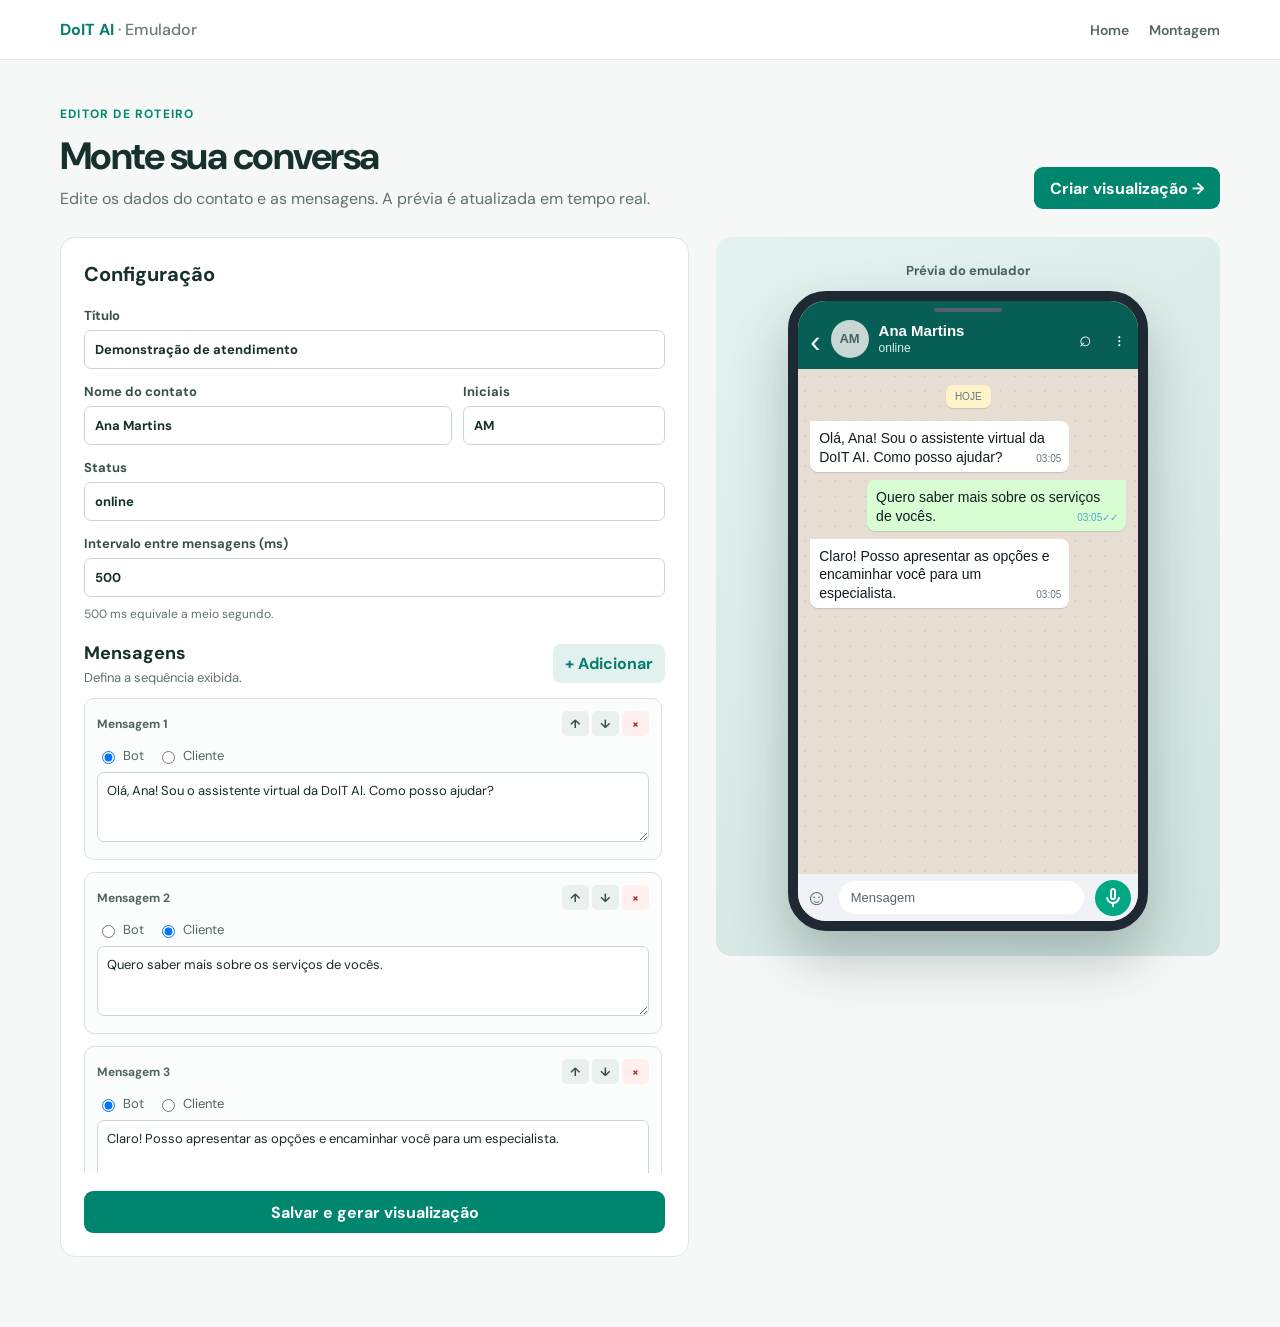
==== montagem/index.html @ b3146bd9 "deploy: 0efdd2ab35ed690746691ffedc787e64e7898b75 do-it-ai/doitai-whatapp-emulator@0efdd2ab35ed690746" ====
<!doctype html>
<html lang="pt-BR">
	<head>
		<meta charset="utf-8" />
		<meta name="viewport" content="width=device-width, initial-scale=1" />
		<meta name="text-scale" content="scale" />
		<link href="../_app/immutable/entry/start.DDiA8hxf.js" rel="modulepreload">
		<link href="../_app/immutable/chunks/wuvvinrO.js" rel="modulepreload">
		<link href="../_app/immutable/chunks/C7JF5p-E.js" rel="modulepreload">
		<link href="../_app/immutable/entry/app.CwJgrLFp.js" rel="modulepreload">
		<link href="../_app/immutable/chunks/xihTtKlq.js" rel="modulepreload">
		<link href="../_app/immutable/nodes/0.DyVrQALM.js" rel="modulepreload">
		<link href="../_app/immutable/nodes/3._KLjbTJl.js" rel="modulepreload">
		<link href="../_app/immutable/chunks/DVZTTm5j.js" rel="modulepreload">
		<link href="../_app/immutable/chunks/BtOD6ADf.js" rel="modulepreload">
		<!--12qhfyh--><link rel="icon" href="data:image/svg+xml,%3csvg%20xmlns='http://www.w3.org/2000/svg'%20width='107'%20height='128'%20viewBox='0%200%20107%20128'%3e%3ctitle%3esvelte-logo%3c/title%3e%3cpath%20d='M94.157%2022.819c-10.4-14.885-30.94-19.297-45.792-9.835L22.282%2029.608A29.92%2029.92%200%200%200%208.764%2049.65a31.5%2031.5%200%200%200%203.108%2020.231%2030%2030%200%200%200-4.477%2011.183%2031.9%2031.9%200%200%200%205.448%2024.116c10.402%2014.887%2030.942%2019.297%2045.791%209.835l26.083-16.624A29.92%2029.92%200%200%200%2098.235%2078.35a31.53%2031.53%200%200%200-3.105-20.232%2030%2030%200%200%200%204.474-11.182%2031.88%2031.88%200%200%200-5.447-24.116'%20style='fill:%23ff3e00'/%3e%3cpath%20d='M45.817%20106.582a20.72%2020.72%200%200%201-22.237-8.243%2019.17%2019.17%200%200%201-3.277-14.503%2018%2018%200%200%201%20.624-2.435l.49-1.498%201.337.981a33.6%2033.6%200%200%200%2010.203%205.098l.97.294-.09.968a5.85%205.85%200%200%200%201.052%203.878%206.24%206.24%200%200%200%206.695%202.485%205.8%205.8%200%200%200%201.603-.704L69.27%2076.28a5.43%205.43%200%200%200%202.45-3.631%205.8%205.8%200%200%200-.987-4.371%206.24%206.24%200%200%200-6.698-2.487%205.7%205.7%200%200%200-1.6.704l-9.953%206.345a19%2019%200%200%201-5.296%202.326%2020.72%2020.72%200%200%201-22.237-8.243%2019.17%2019.17%200%200%201-3.277-14.502%2017.99%2017.99%200%200%201%208.13-12.052l26.081-16.623a19%2019%200%200%201%205.3-2.329%2020.72%2020.72%200%200%201%2022.237%208.243%2019.17%2019.17%200%200%201%203.277%2014.503%2018%2018%200%200%201-.624%202.435l-.49%201.498-1.337-.98a33.6%2033.6%200%200%200-10.203-5.1l-.97-.294.09-.968a5.86%205.86%200%200%200-1.052-3.878%206.24%206.24%200%200%200-6.696-2.485%205.8%205.8%200%200%200-1.602.704L37.73%2051.72a5.42%205.42%200%200%200-2.449%203.63%205.79%205.79%200%200%200%20.986%204.372%206.24%206.24%200%200%200%206.698%202.486%205.8%205.8%200%200%200%201.602-.704l9.952-6.342a19%2019%200%200%201%205.295-2.328%2020.72%2020.72%200%200%201%2022.237%208.242%2019.17%2019.17%200%200%201%203.277%2014.503%2018%2018%200%200%201-8.13%2012.053l-26.081%2016.622a19%2019%200%200%201-5.3%202.328'%20style='fill:%23fff'/%3e%3c/svg%3e"/> <meta name="description" content="Monte e apresente fluxos de atendimento em uma conversa visual."/><!----><!--14p5z8t--><!----><title>DoIT AI · Emulador WhatsApp</title>
		<link href="../_app/immutable/assets/0.lMu-Uh3k.css" rel="stylesheet">
		<link href="../_app/immutable/assets/ConversationPhone.CgrLCz0s.css" rel="stylesheet">
		<link href="../_app/immutable/assets/3.K5_AjEv6.css" rel="stylesheet">
	</head>
	<body data-sveltekit-preload-data="hover">
		<div style="display: contents"><!--[--><!--[0--><!--[--><nav aria-label="Navegação principal" class="svelte-12qhfyh"><a class="brand svelte-12qhfyh" href="..">DoIT AI <span class="svelte-12qhfyh">· Emulador</span></a><div class="svelte-12qhfyh"><a href=".." class="svelte-12qhfyh">Home</a><a href="../montagem" class="svelte-12qhfyh">Montagem</a></div></nav> <!--[--><main class="page"><div class="intro svelte-14p5z8t"><div><p class="eyebrow svelte-14p5z8t">Editor de roteiro</p><h1 class="svelte-14p5z8t">Monte sua conversa</h1><p class="svelte-14p5z8t">Edite os dados do contato e as mensagens. A prévia é atualizada em tempo real.</p></div><button class="button" type="button">Criar visualização →</button></div><div class="workspace svelte-14p5z8t"><aside class="settings svelte-14p5z8t"><h2 class="svelte-14p5z8t">Configuração</h2><label class="svelte-14p5z8t">Título<input value="Demonstração de atendimento" placeholder="Ex.: Atendimento inicial" class="svelte-14p5z8t"/></label><div class="two-columns svelte-14p5z8t"><label class="svelte-14p5z8t">Nome do contato<input value="Ana Martins" class="svelte-14p5z8t"/></label><label class="svelte-14p5z8t">Iniciais<input maxlength="2" value="AM" class="svelte-14p5z8t"/></label></div><label class="svelte-14p5z8t">Status<input value="online" placeholder="online" class="svelte-14p5z8t"/></label><label class="svelte-14p5z8t">Intervalo entre mensagens (ms)<input type="number" min="100" max="10000" step="100" value="500" class="svelte-14p5z8t"/></label><p class="hint svelte-14p5z8t">500 ms equivale a meio segundo.</p><div class="editor svelte-1m2h8im"><div class="heading svelte-1m2h8im"><div><h2 class="svelte-1m2h8im">Mensagens</h2><p class="svelte-1m2h8im">Defina a sequência exibida.</p></div><button class="add svelte-1m2h8im" type="button">+ Adicionar</button></div><div class="list svelte-1m2h8im"><!--[--><article class="svelte-1m2h8im"><div class="toolbar svelte-1m2h8im"><span>Mensagem 1</span><div class="svelte-1m2h8im"><button type="button" class="svelte-1m2h8im">↑</button><button type="button" class="svelte-1m2h8im">↓</button><button type="button" class="remove svelte-1m2h8im">×</button></div></div><div class="sender svelte-1m2h8im"><label class="svelte-1m2h8im"><input type="radio" name="sender-1" checked=""/> Bot</label><label class="svelte-1m2h8im"><input type="radio" name="sender-1"/> Cliente</label></div><textarea aria-label="Texto da mensagem 1" placeholder="Escreva uma mensagem" class="svelte-1m2h8im">Olá, Ana! Sou o assistente virtual da DoIT AI. Como posso ajudar?</textarea></article><article class="svelte-1m2h8im"><div class="toolbar svelte-1m2h8im"><span>Mensagem 2</span><div class="svelte-1m2h8im"><button type="button" class="svelte-1m2h8im">↑</button><button type="button" class="svelte-1m2h8im">↓</button><button type="button" class="remove svelte-1m2h8im">×</button></div></div><div class="sender svelte-1m2h8im"><label class="svelte-1m2h8im"><input type="radio" name="sender-2"/> Bot</label><label class="svelte-1m2h8im"><input type="radio" name="sender-2" checked=""/> Cliente</label></div><textarea aria-label="Texto da mensagem 2" placeholder="Escreva uma mensagem" class="svelte-1m2h8im">Quero saber mais sobre os serviços de vocês.</textarea></article><article class="svelte-1m2h8im"><div class="toolbar svelte-1m2h8im"><span>Mensagem 3</span><div class="svelte-1m2h8im"><button type="button" class="svelte-1m2h8im">↑</button><button type="button" class="svelte-1m2h8im">↓</button><button type="button" class="remove svelte-1m2h8im">×</button></div></div><div class="sender svelte-1m2h8im"><label class="svelte-1m2h8im"><input type="radio" name="sender-3" checked=""/> Bot</label><label class="svelte-1m2h8im"><input type="radio" name="sender-3"/> Cliente</label></div><textarea aria-label="Texto da mensagem 3" placeholder="Escreva uma mensagem" class="svelte-1m2h8im">Claro! Posso apresentar as opções e encaminhar você para um especialista.</textarea></article><!--]--></div></div><!----><!--[-1--><!--]--><button class="button wide svelte-14p5z8t" type="button">Salvar e gerar visualização</button></aside><section class="stage svelte-14p5z8t"><p class="svelte-14p5z8t">Prévia do emulador</p><section class="phone svelte-h0g4xl" aria-label="Prévia da conversa no WhatsApp"><div class="speaker svelte-h0g4xl"></div> <header class="svelte-h0g4xl"><span class="back svelte-h0g4xl">‹</span> <div class="avatar svelte-h0g4xl">AM</div> <div class="contact svelte-h0g4xl"><strong class="svelte-h0g4xl">Ana Martins</strong><span class="svelte-h0g4xl">online</span></div> <div class="actions svelte-h0g4xl">⌕　⋮</div></header> <main aria-live="polite" class="svelte-h0g4xl"><div class="date svelte-h0g4xl">HOJE</div> <!--[--><div class="bubble svelte-h0g4xl"><span>Olá, Ana! Sou o assistente virtual da DoIT AI. Como posso ajudar?</span><small class="svelte-h0g4xl">00:29<!--[-1--><!--]--></small></div><div class="bubble svelte-h0g4xl outgoing"><span>Quero saber mais sobre os serviços de vocês.</span><small class="svelte-h0g4xl">00:29<!--[0-->✓✓<!--]--></small></div><div class="bubble svelte-h0g4xl"><span>Claro! Posso apresentar as opções e encaminhar você para um especialista.</span><small class="svelte-h0g4xl">00:29<!--[-1--><!--]--></small></div><!--]--><!--[-1--><!--]--></main> <footer class="svelte-h0g4xl"><span>☺</span> <span class="placeholder svelte-h0g4xl">Mensagem</span> <b class="svelte-h0g4xl"><svg viewBox="0 0 24 24" height="24" width="24" preserveAspectRatio="xMidYMid meet" fill="currentColor"><title>ic-mic</title><path fill="currentColor" d="M12 14a3 3 0 0 1-2.13-.87A3 3 0 0 1 9 11V5q0-1.25.87-2.12A3 3 0 0 1 12 2q1.25 0 2.12.88Q15 3.75 15 5v6q0 1.25-.88 2.13A3 3 0 0 1 12 14m-1 6v-2.07a6.8 6.8 0 0 1-3.94-1.95 7 7 0 0 1-1.99-3.95A.9.9 0 0 1 6 11q.42 0 .71.29.3.29.39.71a4.8 4.8 0 0 0 1.74 2.88A5 5 0 0 0 12 16q1.8 0 3.17-1.14A5 5 0 0 0 16.9 12q.1-.42.39-.71.29-.3.7-.29a.9.9 0 0 1 .93 1.03 7 7 0 0 1-5.92 5.9V20q0 .42-.29.71-.29.3-.71.29a1 1 0 0 1-.71-.29 1 1 0 0 1-.3-.71m1-8q.42 0 .71-.29.3-.29.29-.71V5q0-.42-.29-.71A1 1 0 0 0 12 4q-.42 0-.71.29-.3.29-.3.71v6q0 .42.3.71.29.3.7.29"></path></svg></b></footer></section><!----></section></div></main><!--]--><!----><!--]--><!--]--> <!--[-1--><!--]--><!--]-->
			
			<script>
				{
					__sveltekit_1alvsc4 = {
						base: new URL("..", location).pathname.slice(0, -1),
						assets: "/wpp"
					};

					const element = document.currentScript.parentElement;

					Promise.all([
						import("../_app/immutable/entry/start.DDiA8hxf.js"),
						import("../_app/immutable/entry/app.CwJgrLFp.js")
					]).then(([kit, app]) => {
						kit.start(app, element, {
							node_ids: [0, 3],
							data: [null,null],
							form: null,
							error: null
						});
					});
				}
			</script>
		</div>
	</body>
</html>
---- _app/immutable/assets/0.lMu-Uh3k.css ----
@import "https://fonts.googleapis.com/css2?family=DM+Sans:wght@400;500;600;700&display=swap";:root{color:#17302c;font-synthesis:none;background:#f5f8f7;font-family:DM Sans,system-ui,sans-serif}*{box-sizing:border-box}body{min-width:320px;margin:0}button,input,textarea{font:inherit}a{color:inherit}.page{width:min(1160px,100% - 40px);margin:0 auto;padding:46px 0 70px}.eyebrow{color:#00856f;letter-spacing:.1em;text-transform:uppercase;margin:0 0 9px;font-size:12px;font-weight:700}.button{color:#fff;cursor:pointer;background:#00856f;border:0;border-radius:9px;justify-content:center;align-items:center;min-height:42px;padding:0 16px;font-weight:700;text-decoration:none;display:inline-flex}.button.secondary{color:#176356;background:0 0;border:1px solid #b9cbc6}@media (width<=640px){.page{width:min(100% - 28px,1160px);padding-top:30px}}nav.svelte-12qhfyh{background:#fff;border-bottom:1px solid #dce8e4;justify-content:space-between;align-items:center;min-height:60px;padding:0 max(20px,50% - 580px);display:flex}.brand.svelte-12qhfyh{color:#087d6e;font-weight:700;text-decoration:none}.brand.svelte-12qhfyh span:where(.svelte-12qhfyh){color:#6b7d79;font-weight:500}nav.svelte-12qhfyh div:where(.svelte-12qhfyh){gap:20px;display:flex}nav.svelte-12qhfyh div:where(.svelte-12qhfyh) a:where(.svelte-12qhfyh){color:#526963;font-size:14px;font-weight:600;text-decoration:none}
---- _app/immutable/assets/ConversationPhone.CgrLCz0s.css ----
.phone.svelte-h0g4xl{isolation:isolate;color:#111b21;background:#e7ddd2;border:10px solid #1f2933;border-radius:38px;width:min(100%,360px);height:640px;font-family:Arial,sans-serif;position:relative;overflow:hidden;box-shadow:0 28px 55px #17302c42}.speaker.svelte-h0g4xl{z-index:2;background:#52606d;border-radius:99px;width:68px;height:4px;position:absolute;top:7px;left:50%;transform:translate(-50%)}header.svelte-h0g4xl{color:#fff;background:#075e54;align-items:center;gap:10px;height:68px;padding:12px 12px 5px;display:flex}.back.svelte-h0g4xl{margin-top:5px;font-size:31px;line-height:1}.avatar.svelte-h0g4xl{color:#486260;background:#c8d6d4;border-radius:50%;place-items:center;width:38px;height:38px;font-size:13px;font-weight:700;display:grid}.contact.svelte-h0g4xl{flex:1;gap:2px;font-size:12px;display:grid}.contact.svelte-h0g4xl strong:where(.svelte-h0g4xl){font-size:15px}.contact.svelte-h0g4xl span:where(.svelte-h0g4xl){color:#d8efeb}.actions.svelte-h0g4xl{font-size:21px}main.svelte-h0g4xl{background-color:#e7ddd2;background-image:radial-gradient(#d7cec3 1px,#0000 1px);background-size:15px 15px;height:525px;padding:16px 12px 78px;overflow-y:auto}.date.svelte-h0g4xl{color:#667781;background:#fff3c9;border-radius:7px;width:max-content;margin:0 auto 13px;padding:6px 9px;font-size:10px;box-shadow:0 1px 1px #0002}.bubble.svelte-h0g4xl{white-space:pre-wrap;overflow-wrap:anywhere;background:#fff;border-radius:0 8px 8px;width:max-content;max-width:82%;margin:0 0 8px;padding:8px 8px 5px 9px;font-size:14px;line-height:1.35;animation:.25s ease-out svelte-h0g4xl-appear;box-shadow:0 1px 1px #0002}.outgoing.svelte-h0g4xl{background:#d9fdd3;border-radius:8px 0 8px 8px;margin-left:auto}.bubble.svelte-h0g4xl small:where(.svelte-h0g4xl){float:right;color:#667781;white-space:nowrap;margin:4px 0 0 9px;font-size:10px}.outgoing.svelte-h0g4xl small:where(.svelte-h0g4xl){color:#53a6ca}.empty.svelte-h0g4xl{text-align:center;color:#667781;font-size:13px}footer.svelte-h0g4xl{color:#54656f;background:#f0f2f5;align-items:center;gap:11px;height:47px;padding:5px 7px;font-size:22px;display:flex;position:absolute;bottom:0;left:0;right:0}.placeholder.svelte-h0g4xl{background:#fff;border-radius:20px;flex:1;padding:9px 12px;font-size:13px}footer.svelte-h0g4xl b:where(.svelte-h0g4xl){color:#fff;background:#00a884;border-radius:50%;place-items:center;width:36px;height:36px;font-size:15px;display:grid}@keyframes svelte-h0g4xl-appear{0%{opacity:0;transform:translateY(6px)}to{opacity:1;transform:none}}
---- _app/immutable/assets/3.K5_AjEv6.css ----
.editor.svelte-1m2h8im,.list.svelte-1m2h8im{gap:12px;display:grid}.heading.svelte-1m2h8im,.toolbar.svelte-1m2h8im{justify-content:space-between;align-items:center;gap:10px;display:flex}.heading.svelte-1m2h8im h2:where(.svelte-1m2h8im){margin:0;font-size:18px}.heading.svelte-1m2h8im p:where(.svelte-1m2h8im){color:#60716f;margin:4px 0 0;font-size:13px}.add.svelte-1m2h8im,.toolbar.svelte-1m2h8im button:where(.svelte-1m2h8im){cursor:pointer;border:0}.add.svelte-1m2h8im{color:#087d6e;background:#e1f2ee;border-radius:8px;padding:9px 12px;font-weight:700}.list.svelte-1m2h8im{max-height:475px;padding-right:3px;overflow:auto}article.svelte-1m2h8im{background:#fbfdfc;border:1px solid #d8e2df;border-radius:10px;padding:12px}.toolbar.svelte-1m2h8im{color:#506461;font-size:12px;font-weight:700}.toolbar.svelte-1m2h8im div:where(.svelte-1m2h8im){gap:3px;display:flex}.toolbar.svelte-1m2h8im button:where(.svelte-1m2h8im){color:#38504b;background:#eaf0ee;border-radius:5px;width:27px;height:25px}.toolbar.svelte-1m2h8im .remove:where(.svelte-1m2h8im){color:#b42318;background:#fff0ef}.sender.svelte-1m2h8im{color:#506461;gap:13px;margin:11px 0 8px;font-size:13px;display:flex}.sender.svelte-1m2h8im label:where(.svelte-1m2h8im){align-items:center;gap:5px;display:flex}textarea.svelte-1m2h8im{resize:vertical;color:#172b27;width:100%;min-height:70px;font:inherit;border:1px solid #c9d7d3;border-radius:7px;padding:9px;font-size:13px}.intro.svelte-14p5z8t{justify-content:space-between;align-items:end;gap:25px;margin-bottom:28px;display:flex}.intro.svelte-14p5z8t h1:where(.svelte-14p5z8t){letter-spacing:-.04em;margin:0;font-size:38px}.intro.svelte-14p5z8t p:where(.svelte-14p5z8t):not(.eyebrow){color:#60716f;margin:7px 0 0}.workspace.svelte-14p5z8t{grid-template-columns:minmax(350px,1fr) minmax(400px,.8fr);align-items:start;gap:27px;display:grid}.settings.svelte-14p5z8t{background:#fff;border:1px solid #dae7e3;border-radius:15px;padding:23px}.settings.svelte-14p5z8t h2:where(.svelte-14p5z8t){margin:0 0 20px;font-size:20px}.settings.svelte-14p5z8t>label:where(.svelte-14p5z8t),.two-columns.svelte-14p5z8t label:where(.svelte-14p5z8t){color:#38504b;gap:6px;margin-bottom:14px;font-size:13px;font-weight:700;display:grid}.settings.svelte-14p5z8t input:where(.svelte-14p5z8t){color:#17302c;border:1px solid #c9d7d3;border-radius:7px;width:100%;padding:10px}.two-columns.svelte-14p5z8t{grid-template-columns:1fr .55fr;gap:11px;display:grid}.hint.svelte-14p5z8t{color:#60716f;margin:-5px 0 19px;font-size:12px}.wide.svelte-14p5z8t{width:100%;margin-top:18px}.error.svelte-14p5z8t{color:#b42318;font-size:13px}.stage.svelte-14p5z8t{background:linear-gradient(145deg,#e4f2ef,#d1e4df);border-radius:15px;justify-items:center;gap:12px;min-height:700px;padding:25px;display:grid;position:sticky;top:20px}.stage.svelte-14p5z8t>p:where(.svelte-14p5z8t){color:#48635d;margin:0;font-size:13px;font-weight:700}@media (width<=850px){.workspace.svelte-14p5z8t{grid-template-columns:1fr}.stage.svelte-14p5z8t{min-height:auto;position:static}.intro.svelte-14p5z8t{flex-direction:column;align-items:start}}@media (width<=450px){.settings.svelte-14p5z8t{padding:16px}.two-columns.svelte-14p5z8t{grid-template-columns:1fr}}
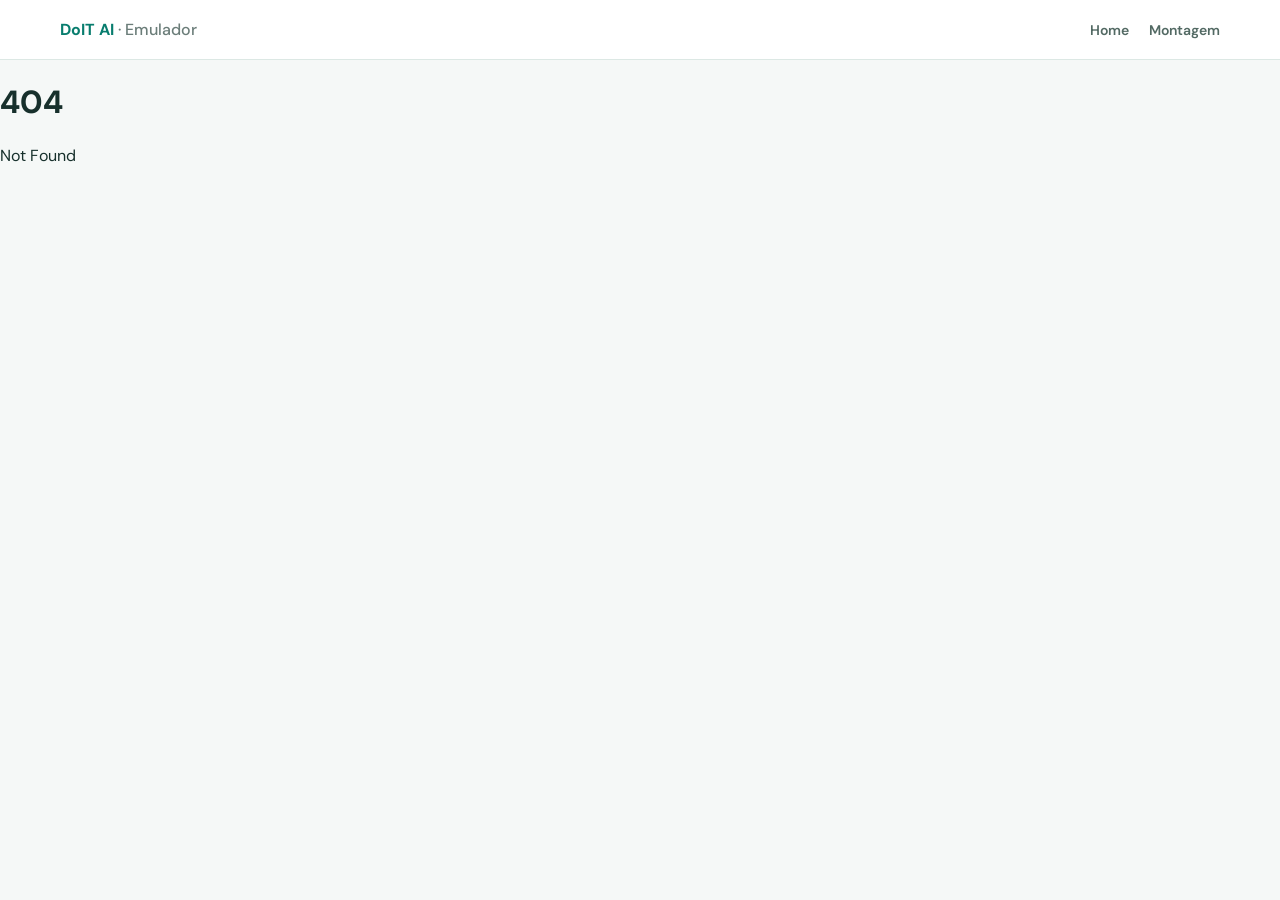
==== commit d8d02256: "deploy: 19d7b594ffd48a090c2963bbc66dd1ccc50f5f63 do-it-ai/doitai-whatapp-emulator@19d7b594ffd48a090c" ====
--- a/montagem/index.html
+++ b/montagem/index.html
@@ -4,26 +4,26 @@
 		<meta charset="utf-8" />
 		<meta name="viewport" content="width=device-width, initial-scale=1" />
 		<meta name="text-scale" content="scale" />
-		<link href="../_app/immutable/entry/start.DDiA8hxf.js" rel="modulepreload">
-		<link href="../_app/immutable/chunks/wuvvinrO.js" rel="modulepreload">
+		<link href="../_app/immutable/entry/start.BOGFmanP.js" rel="modulepreload">
+		<link href="../_app/immutable/chunks/CmvgMf9b.js" rel="modulepreload">
 		<link href="../_app/immutable/chunks/C7JF5p-E.js" rel="modulepreload">
-		<link href="../_app/immutable/entry/app.CwJgrLFp.js" rel="modulepreload">
+		<link href="../_app/immutable/entry/app.KhN2447s.js" rel="modulepreload">
 		<link href="../_app/immutable/chunks/xihTtKlq.js" rel="modulepreload">
-		<link href="../_app/immutable/nodes/0.DyVrQALM.js" rel="modulepreload">
-		<link href="../_app/immutable/nodes/3._KLjbTJl.js" rel="modulepreload">
+		<link href="../_app/immutable/nodes/0.Csk80WqT.js" rel="modulepreload">
+		<link href="../_app/immutable/nodes/3.DzU0oaJb.js" rel="modulepreload">
+		<link href="../_app/immutable/chunks/C2r8_gjy.js" rel="modulepreload">
 		<link href="../_app/immutable/chunks/DVZTTm5j.js" rel="modulepreload">
 		<link href="../_app/immutable/chunks/BtOD6ADf.js" rel="modulepreload">
-		<!--12qhfyh--><link rel="icon" href="data:image/svg+xml,%3csvg%20xmlns='http://www.w3.org/2000/svg'%20width='107'%20height='128'%20viewBox='0%200%20107%20128'%3e%3ctitle%3esvelte-logo%3c/title%3e%3cpath%20d='M94.157%2022.819c-10.4-14.885-30.94-19.297-45.792-9.835L22.282%2029.608A29.92%2029.92%200%200%200%208.764%2049.65a31.5%2031.5%200%200%200%203.108%2020.231%2030%2030%200%200%200-4.477%2011.183%2031.9%2031.9%200%200%200%205.448%2024.116c10.402%2014.887%2030.942%2019.297%2045.791%209.835l26.083-16.624A29.92%2029.92%200%200%200%2098.235%2078.35a31.53%2031.53%200%200%200-3.105-20.232%2030%2030%200%200%200%204.474-11.182%2031.88%2031.88%200%200%200-5.447-24.116'%20style='fill:%23ff3e00'/%3e%3cpath%20d='M45.817%20106.582a20.72%2020.72%200%200%201-22.237-8.243%2019.17%2019.17%200%200%201-3.277-14.503%2018%2018%200%200%201%20.624-2.435l.49-1.498%201.337.981a33.6%2033.6%200%200%200%2010.203%205.098l.97.294-.09.968a5.85%205.85%200%200%200%201.052%203.878%206.24%206.24%200%200%200%206.695%202.485%205.8%205.8%200%200%200%201.603-.704L69.27%2076.28a5.43%205.43%200%200%200%202.45-3.631%205.8%205.8%200%200%200-.987-4.371%206.24%206.24%200%200%200-6.698-2.487%205.7%205.7%200%200%200-1.6.704l-9.953%206.345a19%2019%200%200%201-5.296%202.326%2020.72%2020.72%200%200%201-22.237-8.243%2019.17%2019.17%200%200%201-3.277-14.502%2017.99%2017.99%200%200%201%208.13-12.052l26.081-16.623a19%2019%200%200%201%205.3-2.329%2020.72%2020.72%200%200%201%2022.237%208.243%2019.17%2019.17%200%200%201%203.277%2014.503%2018%2018%200%200%201-.624%202.435l-.49%201.498-1.337-.98a33.6%2033.6%200%200%200-10.203-5.1l-.97-.294.09-.968a5.86%205.86%200%200%200-1.052-3.878%206.24%206.24%200%200%200-6.696-2.485%205.8%205.8%200%200%200-1.602.704L37.73%2051.72a5.42%205.42%200%200%200-2.449%203.63%205.79%205.79%200%200%200%20.986%204.372%206.24%206.24%200%200%200%206.698%202.486%205.8%205.8%200%200%200%201.602-.704l9.952-6.342a19%2019%200%200%201%205.295-2.328%2020.72%2020.72%200%200%201%2022.237%208.242%2019.17%2019.17%200%200%201%203.277%2014.503%2018%2018%200%200%201-8.13%2012.053l-26.081%2016.622a19%2019%200%200%201-5.3%202.328'%20style='fill:%23fff'/%3e%3c/svg%3e"/> <meta name="description" content="Monte e apresente fluxos de atendimento em uma conversa visual."/><!----><!--14p5z8t--><!----><title>DoIT AI · Emulador WhatsApp</title>
+		
 		<link href="../_app/immutable/assets/0.lMu-Uh3k.css" rel="stylesheet">
 		<link href="../_app/immutable/assets/ConversationPhone.CgrLCz0s.css" rel="stylesheet">
 		<link href="../_app/immutable/assets/3.K5_AjEv6.css" rel="stylesheet">
 	</head>
 	<body data-sveltekit-preload-data="hover">
-		<div style="display: contents"><!--[--><!--[0--><!--[--><nav aria-label="Navegação principal" class="svelte-12qhfyh"><a class="brand svelte-12qhfyh" href="..">DoIT AI <span class="svelte-12qhfyh">· Emulador</span></a><div class="svelte-12qhfyh"><a href=".." class="svelte-12qhfyh">Home</a><a href="../montagem" class="svelte-12qhfyh">Montagem</a></div></nav> <!--[--><main class="page"><div class="intro svelte-14p5z8t"><div><p class="eyebrow svelte-14p5z8t">Editor de roteiro</p><h1 class="svelte-14p5z8t">Monte sua conversa</h1><p class="svelte-14p5z8t">Edite os dados do contato e as mensagens. A prévia é atualizada em tempo real.</p></div><button class="button" type="button">Criar visualização →</button></div><div class="workspace svelte-14p5z8t"><aside class="settings svelte-14p5z8t"><h2 class="svelte-14p5z8t">Configuração</h2><label class="svelte-14p5z8t">Título<input value="Demonstração de atendimento" placeholder="Ex.: Atendimento inicial" class="svelte-14p5z8t"/></label><div class="two-columns svelte-14p5z8t"><label class="svelte-14p5z8t">Nome do contato<input value="Ana Martins" class="svelte-14p5z8t"/></label><label class="svelte-14p5z8t">Iniciais<input maxlength="2" value="AM" class="svelte-14p5z8t"/></label></div><label class="svelte-14p5z8t">Status<input value="online" placeholder="online" class="svelte-14p5z8t"/></label><label class="svelte-14p5z8t">Intervalo entre mensagens (ms)<input type="number" min="100" max="10000" step="100" value="500" class="svelte-14p5z8t"/></label><p class="hint svelte-14p5z8t">500 ms equivale a meio segundo.</p><div class="editor svelte-1m2h8im"><div class="heading svelte-1m2h8im"><div><h2 class="svelte-1m2h8im">Mensagens</h2><p class="svelte-1m2h8im">Defina a sequência exibida.</p></div><button class="add svelte-1m2h8im" type="button">+ Adicionar</button></div><div class="list svelte-1m2h8im"><!--[--><article class="svelte-1m2h8im"><div class="toolbar svelte-1m2h8im"><span>Mensagem 1</span><div class="svelte-1m2h8im"><button type="button" class="svelte-1m2h8im">↑</button><button type="button" class="svelte-1m2h8im">↓</button><button type="button" class="remove svelte-1m2h8im">×</button></div></div><div class="sender svelte-1m2h8im"><label class="svelte-1m2h8im"><input type="radio" name="sender-1" checked=""/> Bot</label><label class="svelte-1m2h8im"><input type="radio" name="sender-1"/> Cliente</label></div><textarea aria-label="Texto da mensagem 1" placeholder="Escreva uma mensagem" class="svelte-1m2h8im">Olá, Ana! Sou o assistente virtual da DoIT AI. Como posso ajudar?</textarea></article><article class="svelte-1m2h8im"><div class="toolbar svelte-1m2h8im"><span>Mensagem 2</span><div class="svelte-1m2h8im"><button type="button" class="svelte-1m2h8im">↑</button><button type="button" class="svelte-1m2h8im">↓</button><button type="button" class="remove svelte-1m2h8im">×</button></div></div><div class="sender svelte-1m2h8im"><label class="svelte-1m2h8im"><input type="radio" name="sender-2"/> Bot</label><label class="svelte-1m2h8im"><input type="radio" name="sender-2" checked=""/> Cliente</label></div><textarea aria-label="Texto da mensagem 2" placeholder="Escreva uma mensagem" class="svelte-1m2h8im">Quero saber mais sobre os serviços de vocês.</textarea></article><article class="svelte-1m2h8im"><div class="toolbar svelte-1m2h8im"><span>Mensagem 3</span><div class="svelte-1m2h8im"><button type="button" class="svelte-1m2h8im">↑</button><button type="button" class="svelte-1m2h8im">↓</button><button type="button" class="remove svelte-1m2h8im">×</button></div></div><div class="sender svelte-1m2h8im"><label class="svelte-1m2h8im"><input type="radio" name="sender-3" checked=""/> Bot</label><label class="svelte-1m2h8im"><input type="radio" name="sender-3"/> Cliente</label></div><textarea aria-label="Texto da mensagem 3" placeholder="Escreva uma mensagem" class="svelte-1m2h8im">Claro! Posso apresentar as opções e encaminhar você para um especialista.</textarea></article><!--]--></div></div><!----><!--[-1--><!--]--><button class="button wide svelte-14p5z8t" type="button">Salvar e gerar visualização</button></aside><section class="stage svelte-14p5z8t"><p class="svelte-14p5z8t">Prévia do emulador</p><section class="phone svelte-h0g4xl" aria-label="Prévia da conversa no WhatsApp"><div class="speaker svelte-h0g4xl"></div> <header class="svelte-h0g4xl"><span class="back svelte-h0g4xl">‹</span> <div class="avatar svelte-h0g4xl">AM</div> <div class="contact svelte-h0g4xl"><strong class="svelte-h0g4xl">Ana Martins</strong><span class="svelte-h0g4xl">online</span></div> <div class="actions svelte-h0g4xl">⌕　⋮</div></header> <main aria-live="polite" class="svelte-h0g4xl"><div class="date svelte-h0g4xl">HOJE</div> <!--[--><div class="bubble svelte-h0g4xl"><span>Olá, Ana! Sou o assistente virtual da DoIT AI. Como posso ajudar?</span><small class="svelte-h0g4xl">00:29<!--[-1--><!--]--></small></div><div class="bubble svelte-h0g4xl outgoing"><span>Quero saber mais sobre os serviços de vocês.</span><small class="svelte-h0g4xl">00:29<!--[0-->✓✓<!--]--></small></div><div class="bubble svelte-h0g4xl"><span>Claro! Posso apresentar as opções e encaminhar você para um especialista.</span><small class="svelte-h0g4xl">00:29<!--[-1--><!--]--></small></div><!--]--><!--[-1--><!--]--></main> <footer class="svelte-h0g4xl"><span>☺</span> <span class="placeholder svelte-h0g4xl">Mensagem</span> <b class="svelte-h0g4xl"><svg viewBox="0 0 24 24" height="24" width="24" preserveAspectRatio="xMidYMid meet" fill="currentColor"><title>ic-mic</title><path fill="currentColor" d="M12 14a3 3 0 0 1-2.13-.87A3 3 0 0 1 9 11V5q0-1.25.87-2.12A3 3 0 0 1 12 2q1.25 0 2.12.88Q15 3.75 15 5v6q0 1.25-.88 2.13A3 3 0 0 1 12 14m-1 6v-2.07a6.8 6.8 0 0 1-3.94-1.95 7 7 0 0 1-1.99-3.95A.9.9 0 0 1 6 11q.42 0 .71.29.3.29.39.71a4.8 4.8 0 0 0 1.74 2.88A5 5 0 0 0 12 16q1.8 0 3.17-1.14A5 5 0 0 0 16.9 12q.1-.42.39-.71.29-.3.7-.29a.9.9 0 0 1 .93 1.03 7 7 0 0 1-5.92 5.9V20q0 .42-.29.71-.29.3-.71.29a1 1 0 0 1-.71-.29 1 1 0 0 1-.3-.71m1-8q.42 0 .71-.29.3-.29.29-.71V5q0-.42-.29-.71A1 1 0 0 0 12 4q-.42 0-.71.29-.3.29-.3.71v6q0 .42.3.71.29.3.7.29"></path></svg></b></footer></section><!----></section></div></main><!--]--><!----><!--]--><!--]--> <!--[-1--><!--]--><!--]-->
-			
+		<div style="display: contents">
 			<script>
 				{
-					__sveltekit_1alvsc4 = {
+					__sveltekit_zxokrh = {
 						base: new URL("..", location).pathname.slice(0, -1),
 						assets: "/wpp"
 					};
@@ -31,15 +31,10 @@
 					const element = document.currentScript.parentElement;
 
 					Promise.all([
-						import("../_app/immutable/entry/start.DDiA8hxf.js"),
-						import("../_app/immutable/entry/app.CwJgrLFp.js")
+						import("../_app/immutable/entry/start.BOGFmanP.js"),
+						import("../_app/immutable/entry/app.KhN2447s.js")
 					]).then(([kit, app]) => {
-						kit.start(app, element, {
-							node_ids: [0, 3],
-							data: [null,null],
-							form: null,
-							error: null
-						});
+						kit.start(app, element);
 					});
 				}
 			</script>
